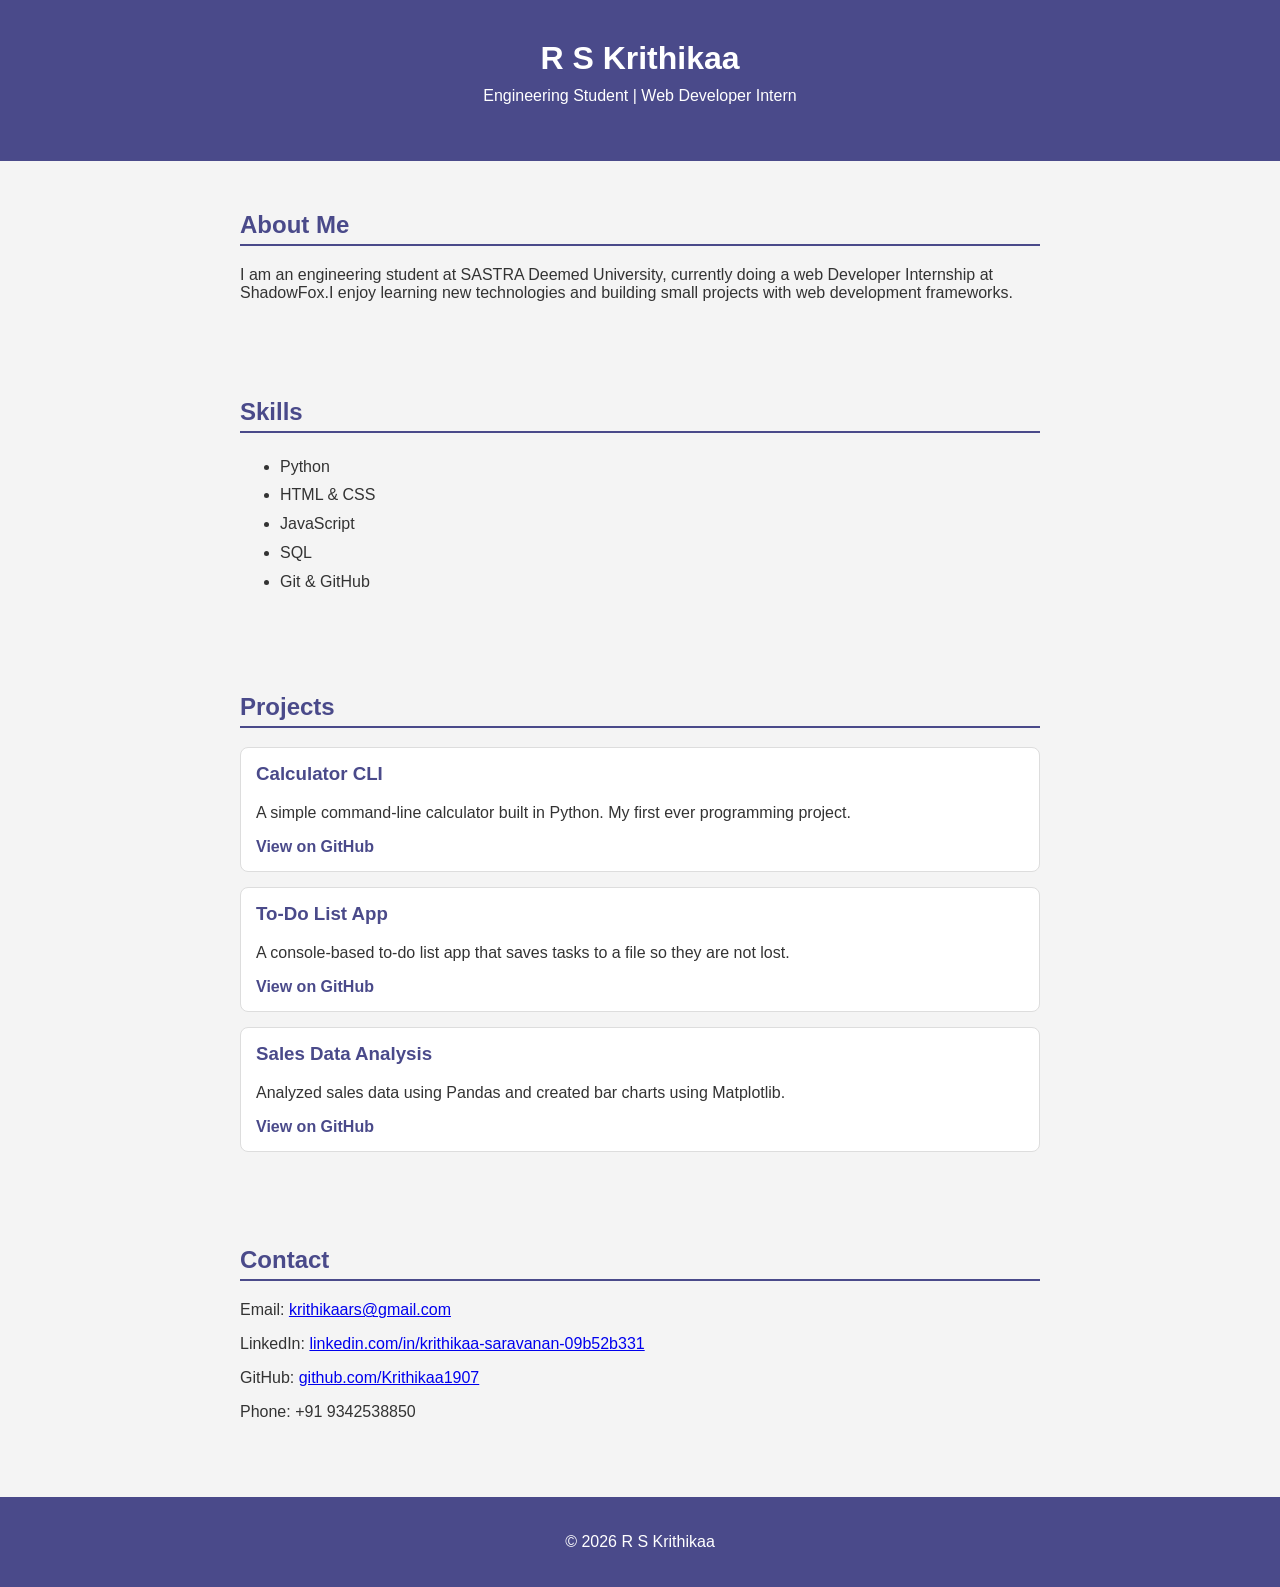
==== Task1-Portfolio-website/index.html @ 6b63b5a3 "Rename index.html to Task1-Portfolio-website/index.html" ====
<!DOCTYPE html>
<html lang="en">
<head>
<meta charset="UTF-8">
<meta name="viewport" content="width=device-width, initial-scale=1.0">
<title>R S Krithikaa - Portfolio</title>
<style>
  body {
    font-family: Arial, sans-serif;
    margin: 0;
    padding: 0;
    background-color: #f4f4f4;
    color: #333;
  }

  header {
    background-color: #4a4a8a;
    color: white;
    text-align: center;
    padding: 40px 20px;
  }

  header h1 {
    margin: 0;
    font-size: 2rem;
  }

  header p {
    margin-top: 10px;
    font-size: 1rem;
  }

  section {
    padding: 30px 20px;
    max-width: 800px;
    margin: 0 auto;
  }

  h2 {
    color: #4a4a8a;
    border-bottom: 2px solid #4a4a8a;
    padding-bottom: 5px;
  }

  ul {
    line-height: 1.8;
  }

  .project {
    background-color: white;
    border: 1px solid #ddd;
    border-radius: 8px;
    padding: 15px;
    margin-bottom: 15px;
  }

  .project h3 {
    margin-top: 0;
    color: #4a4a8a;
  }

  .project a {
    color: #4a4a8a;
    text-decoration: none;
    font-weight: bold;
  }

  footer {
    text-align: center;
    padding: 20px;
    background-color: #4a4a8a;
    color: white;
    margin-top: 30px;
  }

  /* Simple responsive fix for mobile */
  @media (max-width: 600px) {
    header h1 {
      font-size: 1.5rem;
    }
  }
</style>
</head>
<body>

<header>
  <h1>R S Krithikaa</h1>
  <p>Engineering Student | Web Developer Intern</p>
</header>

<section id="about">
  <h2>About Me</h2>
  <p>I am an engineering student at SASTRA Deemed University, currently doing a web Developer Internship at ShadowFox.I enjoy learning new technologies and building small projects with web development frameworks.</p>
</section>

<section id="skills">
  <h2>Skills</h2>
  <ul>
    <li>Python</li>
    <li>HTML &amp; CSS</li>
    <li>JavaScript</li>
    <li>SQL</li>
    <li>Git &amp; GitHub</li>
  </ul>
</section>

<section id="projects">
  <h2>Projects</h2>

  <div class="project">
    <h3>Calculator CLI</h3>
    <p>A simple command-line calculator built in Python. My first ever programming project.</p>
    <a href="https://github.com/Krithikaa1907/calculator-cli" target="_blank">View on GitHub</a>
  </div>

  <div class="project">
    <h3>To-Do List App</h3>
    <p>A console-based to-do list app that saves tasks to a file so they are not lost.</p>
    <a href="https://github.com/Krithikaa1907/todo-list-app" target="_blank">View on GitHub</a>
  </div>

  <div class="project">
    <h3>Sales Data Analysis</h3>
    <p>Analyzed sales data using Pandas and created bar charts using Matplotlib.</p>
    <a href="https://github.com/Krithikaa1907/sales-data-analysis" target="_blank">View on GitHub</a>
  </div>

</section>

<section id="contact">
  <h2>Contact</h2>
  <p>Email: <a href="mailto:krithikaars@gmail.com">krithikaars@gmail.com</a></p>
  <p>LinkedIn: <a href="https://www.linkedin.com/in/krithikaa-saravanan-09b52b331?utm_source=share_via&utm_content=profile&utm_medium=member_android" target="_blank">linkedin.com/in/krithikaa-saravanan-09b52b331</a></p>
  <p>GitHub: <a href="https://github.com/Krithikaa1907" target="_blank">github.com/Krithikaa1907</a></p>
  <p>Phone: +91 9342538850</p>
</section>

<footer>
  <p>&copy; 2026 R S Krithikaa</p>
</footer>

</body>
</html>
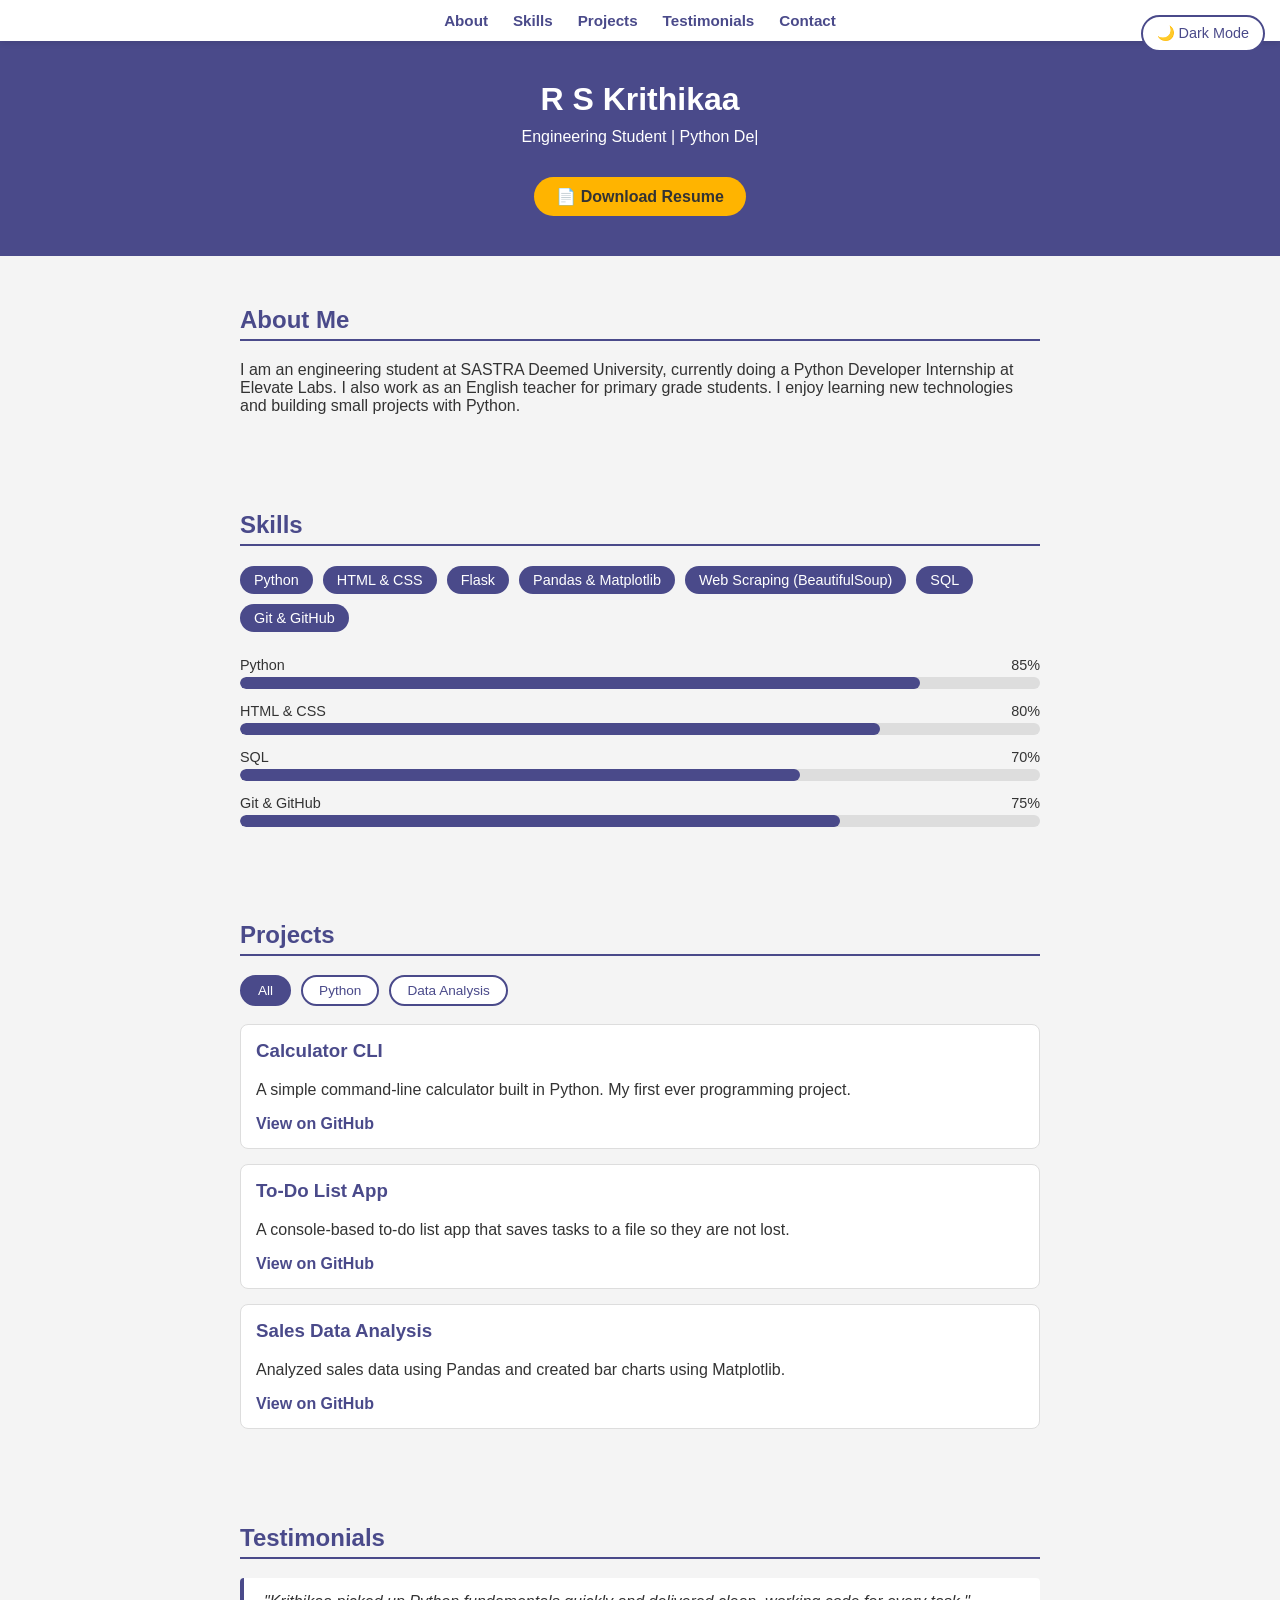
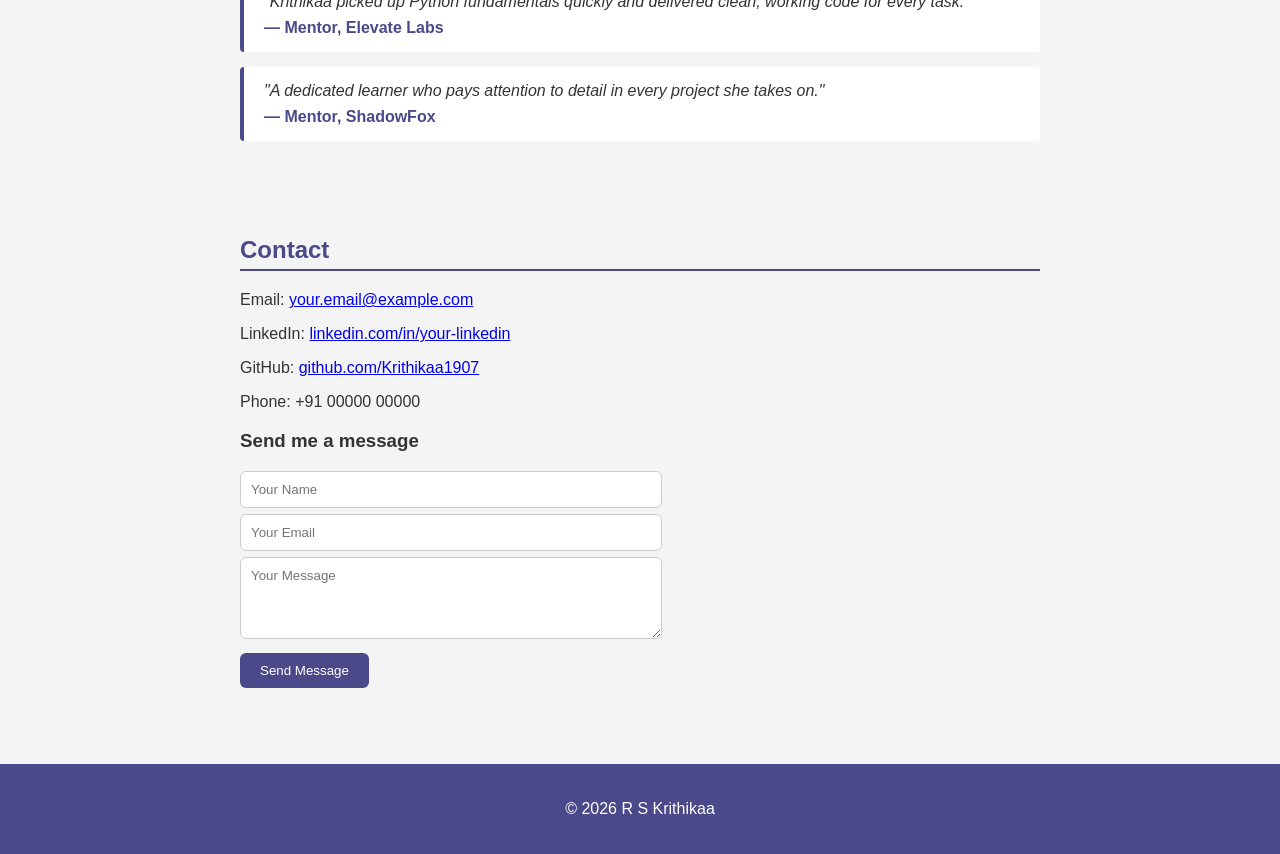
==== commit 3f2ce5b8: "Enhance portfolio with new features and styles Added features including dark mode, loading screen, s" ====
--- a/Task1-Portfolio-website/index.html
+++ b/Task1-Portfolio-website/index.html
@@ -5,12 +5,15 @@
 <meta name="viewport" content="width=device-width, initial-scale=1.0">
 <title>R S Krithikaa - Portfolio</title>
 <style>
+  /* ===== SAME BASE STYLES AS BEFORE ===== */
   body {
     font-family: Arial, sans-serif;
     margin: 0;
     padding: 0;
     background-color: #f4f4f4;
     color: #333;
+    /* NEW: smooth theme switching */
+    transition: background-color 0.3s, color 0.3s;
   }
 
   header {
@@ -52,6 +55,14 @@
     border-radius: 8px;
     padding: 15px;
     margin-bottom: 15px;
+    /* NEW: hover effect */
+    transition: transform 0.2s, box-shadow 0.2s;
+  }
+
+  /* NEW: project card lifts up on hover */
+  .project:hover {
+    transform: translateY(-4px);
+    box-shadow: 0 6px 12px rgba(0,0,0,0.15);
   }
 
   .project h3 {
@@ -73,53 +84,443 @@
     margin-top: 30px;
   }
 
-  /* Simple responsive fix for mobile */
   @media (max-width: 600px) {
     header h1 {
       font-size: 1.5rem;
     }
   }
+
+  /* ===== NEW: DARK MODE STYLES ===== */
+  body.dark-mode {
+    background-color: #1a1a2e;
+    color: #e8e8e8;
+  }
+
+  body.dark-mode .project {
+    background-color: #24243e;
+    border-color: #3a3a5a;
+  }
+
+  body.dark-mode h2 {
+    color: #a8a8e8;
+    border-bottom-color: #a8a8e8;
+  }
+
+  body.dark-mode .project a {
+    color: #a8a8e8;
+  }
+
+  /* NEW: dark mode toggle button */
+  #themeToggle {
+    position: fixed;
+    top: 15px;
+    right: 15px;
+    background-color: white;
+    border: 2px solid #4a4a8a;
+    color: #4a4a8a;
+    padding: 8px 14px;
+    border-radius: 20px;
+    cursor: pointer;
+    font-size: 0.9rem;
+    z-index: 100;
+  }
+
+  /* NEW: back to top button */
+  #backToTop {
+    position: fixed;
+    bottom: 20px;
+    right: 20px;
+    background-color: #4a4a8a;
+    color: white;
+    border: none;
+    padding: 12px 16px;
+    border-radius: 50%;
+    cursor: pointer;
+    font-size: 1.2rem;
+    display: none;
+  }
+
+  /* NEW: skill tag pills instead of plain bullet list */
+  .skills-container {
+    display: flex;
+    flex-wrap: wrap;
+    gap: 10px;
+  }
+
+  .skill-tag {
+    background-color: #4a4a8a;
+    color: white;
+    padding: 6px 14px;
+    border-radius: 20px;
+    font-size: 0.9rem;
+  }
+
+  body.dark-mode .skill-tag {
+    background-color: #a8a8e8;
+    color: #1a1a2e;
+  }
+
+  /* NEW: sticky navigation bar */
+  #navbar {
+    position: sticky;
+    top: 0;
+    background-color: white;
+    box-shadow: 0 2px 6px rgba(0,0,0,0.1);
+    display: flex;
+    justify-content: center;
+    gap: 25px;
+    padding: 12px;
+    z-index: 50;
+  }
+
+  body.dark-mode #navbar {
+    background-color: #24243e;
+  }
+
+  #navbar a {
+    color: #4a4a8a;
+    text-decoration: none;
+    font-weight: bold;
+    font-size: 0.95rem;
+  }
+
+  body.dark-mode #navbar a {
+    color: #a8a8e8;
+  }
+
+  #navbar a:hover {
+    text-decoration: underline;
+  }
+
+  /* NEW: scroll progress bar at the very top of the page */
+  #progressBar {
+    position: fixed;
+    top: 0;
+    left: 0;
+    height: 4px;
+    background-color: #ffb400;
+    width: 0%;
+    z-index: 200;
+  }
+
+  /* NEW: fade-in animation when sections scroll into view */
+  section {
+    opacity: 0;
+    transform: translateY(20px);
+    transition: opacity 0.6s ease-out, transform 0.6s ease-out;
+  }
+
+  section.visible {
+    opacity: 1;
+    transform: translateY(0);
+  }
+
+  /* NEW: typing cursor effect for the header tagline */
+  #typedText::after {
+    content: "|";
+    animation: blink 0.7s infinite;
+  }
+
+  @keyframes blink {
+    0%, 50% { opacity: 1; }
+    51%, 100% { opacity: 0; }
+  }
+
+  /* NEW: contact form styling */
+  #contactForm input,
+  #contactForm textarea {
+    width: 100%;
+    max-width: 400px;
+    padding: 10px;
+    margin: 6px 0;
+    border-radius: 6px;
+    border: 1px solid #ccc;
+    font-family: inherit;
+    display: block;
+  }
+
+  #contactForm button {
+    background-color: #4a4a8a;
+    color: white;
+    border: none;
+    padding: 10px 20px;
+    border-radius: 6px;
+    cursor: pointer;
+    margin-top: 8px;
+  }
+
+  #contactForm button:hover {
+    background-color: #38386a;
+  }
+
+  #formMessage {
+    margin-top: 10px;
+    font-weight: bold;
+    color: green;
+  }
+
+  /* NEW: skill progress bars */
+  .skill-bar-item {
+    margin-bottom: 14px;
+  }
+
+  .skill-bar-label {
+    display: flex;
+    justify-content: space-between;
+    margin-bottom: 4px;
+    font-size: 0.9rem;
+  }
+
+  .skill-bar-track {
+    background-color: #ddd;
+    border-radius: 10px;
+    height: 12px;
+    overflow: hidden;
+  }
+
+  body.dark-mode .skill-bar-track {
+    background-color: #3a3a5a;
+  }
+
+  .skill-bar-fill {
+    background-color: #4a4a8a;
+    height: 100%;
+    width: 0%; /* JS animates this to the real value */
+    border-radius: 10px;
+    transition: width 1.2s ease-out;
+  }
+
+  body.dark-mode .skill-bar-fill {
+    background-color: #a8a8e8;
+  }
+
+  /* NEW: project filter buttons */
+  .filter-buttons {
+    display: flex;
+    gap: 10px;
+    flex-wrap: wrap;
+    margin-bottom: 18px;
+  }
+
+  .filter-btn {
+    background-color: white;
+    border: 2px solid #4a4a8a;
+    color: #4a4a8a;
+    padding: 6px 16px;
+    border-radius: 20px;
+    cursor: pointer;
+    font-size: 0.85rem;
+  }
+
+  .filter-btn.active,
+  .filter-btn:hover {
+    background-color: #4a4a8a;
+    color: white;
+  }
+
+  body.dark-mode .filter-btn {
+    background-color: #24243e;
+    border-color: #a8a8e8;
+    color: #a8a8e8;
+  }
+
+  body.dark-mode .filter-btn.active,
+  body.dark-mode .filter-btn:hover {
+    background-color: #a8a8e8;
+    color: #1a1a2e;
+  }
+
+  /* NEW: hide projects that don't match the selected filter */
+  .project.hidden {
+    display: none;
+  }
+
+  /* NEW: testimonials section */
+  .testimonial {
+    background-color: white;
+    border-left: 4px solid #4a4a8a;
+    padding: 15px 20px;
+    margin-bottom: 15px;
+    border-radius: 4px;
+    font-style: italic;
+  }
+
+  body.dark-mode .testimonial {
+    background-color: #24243e;
+    border-left-color: #a8a8e8;
+  }
+
+  .testimonial-author {
+    display: block;
+    margin-top: 8px;
+    font-style: normal;
+    font-weight: bold;
+    color: #4a4a8a;
+  }
+
+  body.dark-mode .testimonial-author {
+    color: #a8a8e8;
+  }
+
+  /* NEW: loading screen shown briefly when the page first opens */
+  #loadingScreen {
+    position: fixed;
+    top: 0;
+    left: 0;
+    width: 100%;
+    height: 100%;
+    background-color: #4a4a8a;
+    display: flex;
+    flex-direction: column;
+    align-items: center;
+    justify-content: center;
+    z-index: 999;
+    transition: opacity 0.5s ease-out;
+  }
+
+  #loadingScreen.fade-out {
+    opacity: 0;
+    pointer-events: none;
+  }
+
+  .spinner {
+    width: 50px;
+    height: 50px;
+    border: 5px solid rgba(255,255,255,0.3);
+    border-top-color: white;
+    border-radius: 50%;
+    animation: spin 0.8s linear infinite;
+  }
+  @keyframes spin {
+    to { transform: rotate(360deg); }
+  }
+
+  #loadingScreen p {
+    color: white;
+    margin-top: 15px;
+    font-size: 1rem;
+  }
+
+  /* NEW: page fade-in once loading screen disappears */
+  body {
+    opacity: 0;
+  }
+
+  body.loaded {
+    opacity: 1;
+    transition: opacity 0.5s ease-in;
+  }
+
+  /* NEW: resume download button */
+  .resume-btn {
+    display: inline-block;
+    background-color: #ffb400;
+    color: #333;
+    text-decoration: none;
+    font-weight: bold;
+    padding: 10px 22px;
+    border-radius: 25px;
+    margin-top: 15px;
+  }
+
+  .resume-btn:hover {
+    background-color: #e6a200;
+  }
 </style>
 </head>
 <body>
 
+<!-- NEW: loading screen shown while the page first loads -->
+<div id="loadingScreen">
+  <div class="spinner"></div>
+  <p>Loading portfolio...</p>
+</div>
+
+<!-- NEW: Dark/Light mode toggle button -->
+<button id="themeToggle" onclick="toggleTheme()">🌙 Dark Mode</button>
+
+<!-- NEW: scroll progress bar -->
+<div id="progressBar"></div>
+
+<!-- NEW: sticky nav bar for quick section jumps -->
+<div id="navbar">
+  <a href="#about">About</a>
+  <a href="#skills">Skills</a>
+  <a href="#projects">Projects</a>
+  <a href="#testimonials">Testimonials</a>
+  <a href="#contact">Contact</a>
+</div>
+
 <header>
   <h1>R S Krithikaa</h1>
-  <p>Engineering Student | Web Developer Intern</p>
+  <!-- NEW: this line now gets "typed out" by JavaScript instead of just appearing -->
+  <p id="typedText"></p>
+  <!-- NEW: resume download button -->
+  <a href="resume.pdf" download class="resume-btn">📄 Download Resume</a>
 </header>
 
 <section id="about">
   <h2>About Me</h2>
-  <p>I am an engineering student at SASTRA Deemed University, currently doing a web Developer Internship at ShadowFox.I enjoy learning new technologies and building small projects with web development frameworks.</p>
+  <p>I am an engineering student at SASTRA Deemed University, currently doing a Python Developer Internship at Elevate Labs. I also work as an English teacher for primary grade students. I enjoy learning new technologies and building small projects with Python.</p>
 </section>
 
 <section id="skills">
   <h2>Skills</h2>
-  <ul>
-    <li>Python</li>
-    <li>HTML &amp; CSS</li>
-    <li>JavaScript</li>
-    <li>SQL</li>
-    <li>Git &amp; GitHub</li>
-  </ul>
+  <!-- NEW: skills shown as tags instead of a plain bullet list -->
+  <div class="skills-container">
+    <span class="skill-tag">Python</span>
+    <span class="skill-tag">HTML &amp; CSS</span>
+    <span class="skill-tag">Flask</span>
+    <span class="skill-tag">Pandas &amp; Matplotlib</span>
+    <span class="skill-tag">Web Scraping (BeautifulSoup)</span>
+    <span class="skill-tag">SQL</span>
+    <span class="skill-tag">Git &amp; GitHub</span>
+  </div>
+
+  <!-- NEW: skill progress bars showing proficiency level -->
+  <div style="margin-top: 25px;">
+    <div class="skill-bar-item">
+      <div class="skill-bar-label"><span>Python</span><span>85%</span></div>
+      <div class="skill-bar-track"><div class="skill-bar-fill" data-percent="85"></div></div>
+    </div>
+    <div class="skill-bar-item">
+      <div class="skill-bar-label"><span>HTML &amp; CSS</span><span>80%</span></div>
+      <div class="skill-bar-track"><div class="skill-bar-fill" data-percent="80"></div></div>
+    </div>
+    <div class="skill-bar-item">
+      <div class="skill-bar-label"><span>SQL</span><span>70%</span></div>
+      <div class="skill-bar-track"><div class="skill-bar-fill" data-percent="70"></div></div>
+    </div>
+    <div class="skill-bar-item">
+      <div class="skill-bar-label"><span>Git &amp; GitHub</span><span>75%</span></div>
+      <div class="skill-bar-track"><div class="skill-bar-fill" data-percent="75"></div></div>
+    </div>
+  </div>
 </section>
 
 <section id="projects">
   <h2>Projects</h2>
 
-  <div class="project">
+  <!-- NEW: filter buttons to sort projects by category -->
+  <div class="filter-buttons">
+    <button class="filter-btn active" onclick="filterProjects('all', this)">All</button>
+    <button class="filter-btn" onclick="filterProjects('python', this)">Python</button>
+    <button class="filter-btn" onclick="filterProjects('data', this)">Data Analysis</button>
+  </div>
+
+  <div class="project" data-category="python">
     <h3>Calculator CLI</h3>
     <p>A simple command-line calculator built in Python. My first ever programming project.</p>
     <a href="https://github.com/Krithikaa1907/calculator-cli" target="_blank">View on GitHub</a>
   </div>
 
-  <div class="project">
+  <div class="project" data-category="python">
     <h3>To-Do List App</h3>
     <p>A console-based to-do list app that saves tasks to a file so they are not lost.</p>
     <a href="https://github.com/Krithikaa1907/todo-list-app" target="_blank">View on GitHub</a>
   </div>
 
-  <div class="project">
+  <div class="project" data-category="data">
     <h3>Sales Data Analysis</h3>
     <p>Analyzed sales data using Pandas and created bar charts using Matplotlib.</p>
     <a href="https://github.com/Krithikaa1907/sales-data-analysis" target="_blank">View on GitHub</a>
@@ -127,17 +528,146 @@
 
 </section>
 
+<!-- NEW: Testimonials section -->
+<section id="testimonials">
+  <h2>Testimonials</h2>
+  <div class="testimonial">
+    "Krithikaa picked up Python fundamentals quickly and delivered clean, working code for every task."
+    <span class="testimonial-author">— Mentor, Elevate Labs</span>
+  </div>
+  <div class="testimonial">
+    "A dedicated learner who pays attention to detail in every project she takes on."
+    <span class="testimonial-author">— Mentor, ShadowFox</span>
+  </div>
+</section>
+
 <section id="contact">
   <h2>Contact</h2>
-  <p>Email: <a href="mailto:krithikaars@gmail.com">krithikaars@gmail.com</a></p>
-  <p>LinkedIn: <a href="https://www.linkedin.com/in/krithikaa-saravanan-09b52b331?utm_source=share_via&utm_content=profile&utm_medium=member_android" target="_blank">linkedin.com/in/krithikaa-saravanan-09b52b331</a></p>
+  <p>Email: <a href="mailto:your.email@example.com">your.email@example.com</a></p>
+  <p>LinkedIn: <a href="https://linkedin.com/in/your-linkedin" target="_blank">linkedin.com/in/your-linkedin</a></p>
   <p>GitHub: <a href="https://github.com/Krithikaa1907" target="_blank">github.com/Krithikaa1907</a></p>
-  <p>Phone: +91 9342538850</p>
+  <p>Phone: +91 00000 00000</p>
+
+  <!-- NEW: simple contact form (demo only, does not actually send email) -->
+  <h3>Send me a message</h3>
+  <form id="contactForm" onsubmit="handleFormSubmit(event)">
+    <input type="text" id="nameInput" placeholder="Your Name" required>
+    <input type="email" id="emailInput" placeholder="Your Email" required>
+    <textarea id="messageInput" rows="4" placeholder="Your Message" required></textarea>
+    <button type="submit">Send Message</button>
+  </form>
+  <p id="formMessage"></p>
 </section>
 
 <footer>
   <p>&copy; 2026 R S Krithikaa</p>
 </footer>
 
+<!-- NEW: Back to top button -->
+<button id="backToTop" onclick="scrollToTop()">↑</button>
+
+<script>
+  // ===== NEW: Dark mode toggle =====
+  function toggleTheme() {
+    document.body.classList.toggle('dark-mode');
+    const btn = document.getElementById('themeToggle');
+    if (document.body.classList.contains('dark-mode')) {
+      btn.textContent = '☀️ Light Mode';
+    } else {
+      btn.textContent = '🌙 Dark Mode';
+    }
+  }
+
+  // ===== NEW: Show "back to top" button only after scrolling down =====
+  window.onscroll = function() {
+    const backToTopBtn = document.getElementById('backToTop');
+    if (document.body.scrollTop > 300 || document.documentElement.scrollTop > 300) {
+      backToTopBtn.style.display = 'block';
+    } else {
+      backToTopBtn.style.display = 'none';
+    }
+  };
+
+  // ===== NEW: Smooth scroll to top =====
+  function scrollToTop() {
+    window.scrollTo({ top: 0, behavior: 'smooth' });
+  }
+
+  // ===== NEW: Typing animation for the header subtitle =====
+  const textToType = "Engineering Student | Python Developer Intern";
+  let charIndex = 0;
+  function typeWriter() {
+    if (charIndex < textToType.length) {
+      document.getElementById('typedText').textContent += textToType.charAt(charIndex);
+      charIndex++;
+      setTimeout(typeWriter, 60);
+    }
+  }
+  typeWriter();
+
+  // ===== NEW: Scroll progress bar fills up as the user scrolls down the page =====
+  window.addEventListener('scroll', function() {
+    const scrollTop = document.documentElement.scrollTop || document.body.scrollTop;
+    const scrollHeight = document.documentElement.scrollHeight - document.documentElement.clientHeight;
+    const scrolled = (scrollTop / scrollHeight) * 100;
+    document.getElementById('progressBar').style.width = scrolled + '%';
+  });
+
+  // ===== NEW: Fade in each section as it scrolls into view =====
+  const sections = document.querySelectorAll('section');
+  const observer = new IntersectionObserver((entries) => {
+    entries.forEach(entry => {
+      if (entry.isIntersecting) {
+        entry.target.classList.add('visible');
+      }
+    });
+  }, { threshold: 0.15 });
+  sections.forEach(sec => observer.observe(sec));
+
+  function handleFormSubmit(event) {
+    event.preventDefault(); // stop the page from refreshing
+    const name = document.getElementById('nameInput').value;
+    document.getElementById('formMessage').textContent =
+      "Thanks " + name + "! (This is a demo form - connect it to a backend or a service like Formspree to actually receive messages.)";
+    document.getElementById('contactForm').reset();
+  }
+
+  // ===== NEW: Animate skill bars to their target width when they scroll into view =====
+  const skillBars = document.querySelectorAll('.skill-bar-fill');
+  const skillObserver = new IntersectionObserver((entries) => {
+    entries.forEach(entry => {
+      if (entry.isIntersecting) {
+        const bar = entry.target;
+        bar.style.width = bar.getAttribute('data-percent') + '%';
+      }
+    });
+  }, { threshold: 0.3 });
+  skillBars.forEach(bar => skillObserver.observe(bar));
+
+  // ===== NEW: Filter projects by category when a filter button is clicked =====
+  function filterProjects(category, btn) {
+    // update active button styling
+    document.querySelectorAll('.filter-btn').forEach(b => b.classList.remove('active'));
+    btn.classList.add('active');
+
+    // show/hide project cards based on category
+    document.querySelectorAll('.project').forEach(proj => {
+      if (category === 'all' || proj.getAttribute('data-category') === category) {
+        proj.classList.remove('hidden');
+      } else {
+        proj.classList.add('hidden');
+      }
+    });
+  }
+
+  // ===== NEW: Hide the loading screen once everything has finished loading =====
+  window.addEventListener('load', function() {
+    setTimeout(function() {
+      document.getElementById('loadingScreen').classList.add('fade-out');
+      document.body.classList.add('loaded');
+    }, 600); // small delay so the spinner is visible briefly
+  });
+</script>
+
 </body>
 </html>
